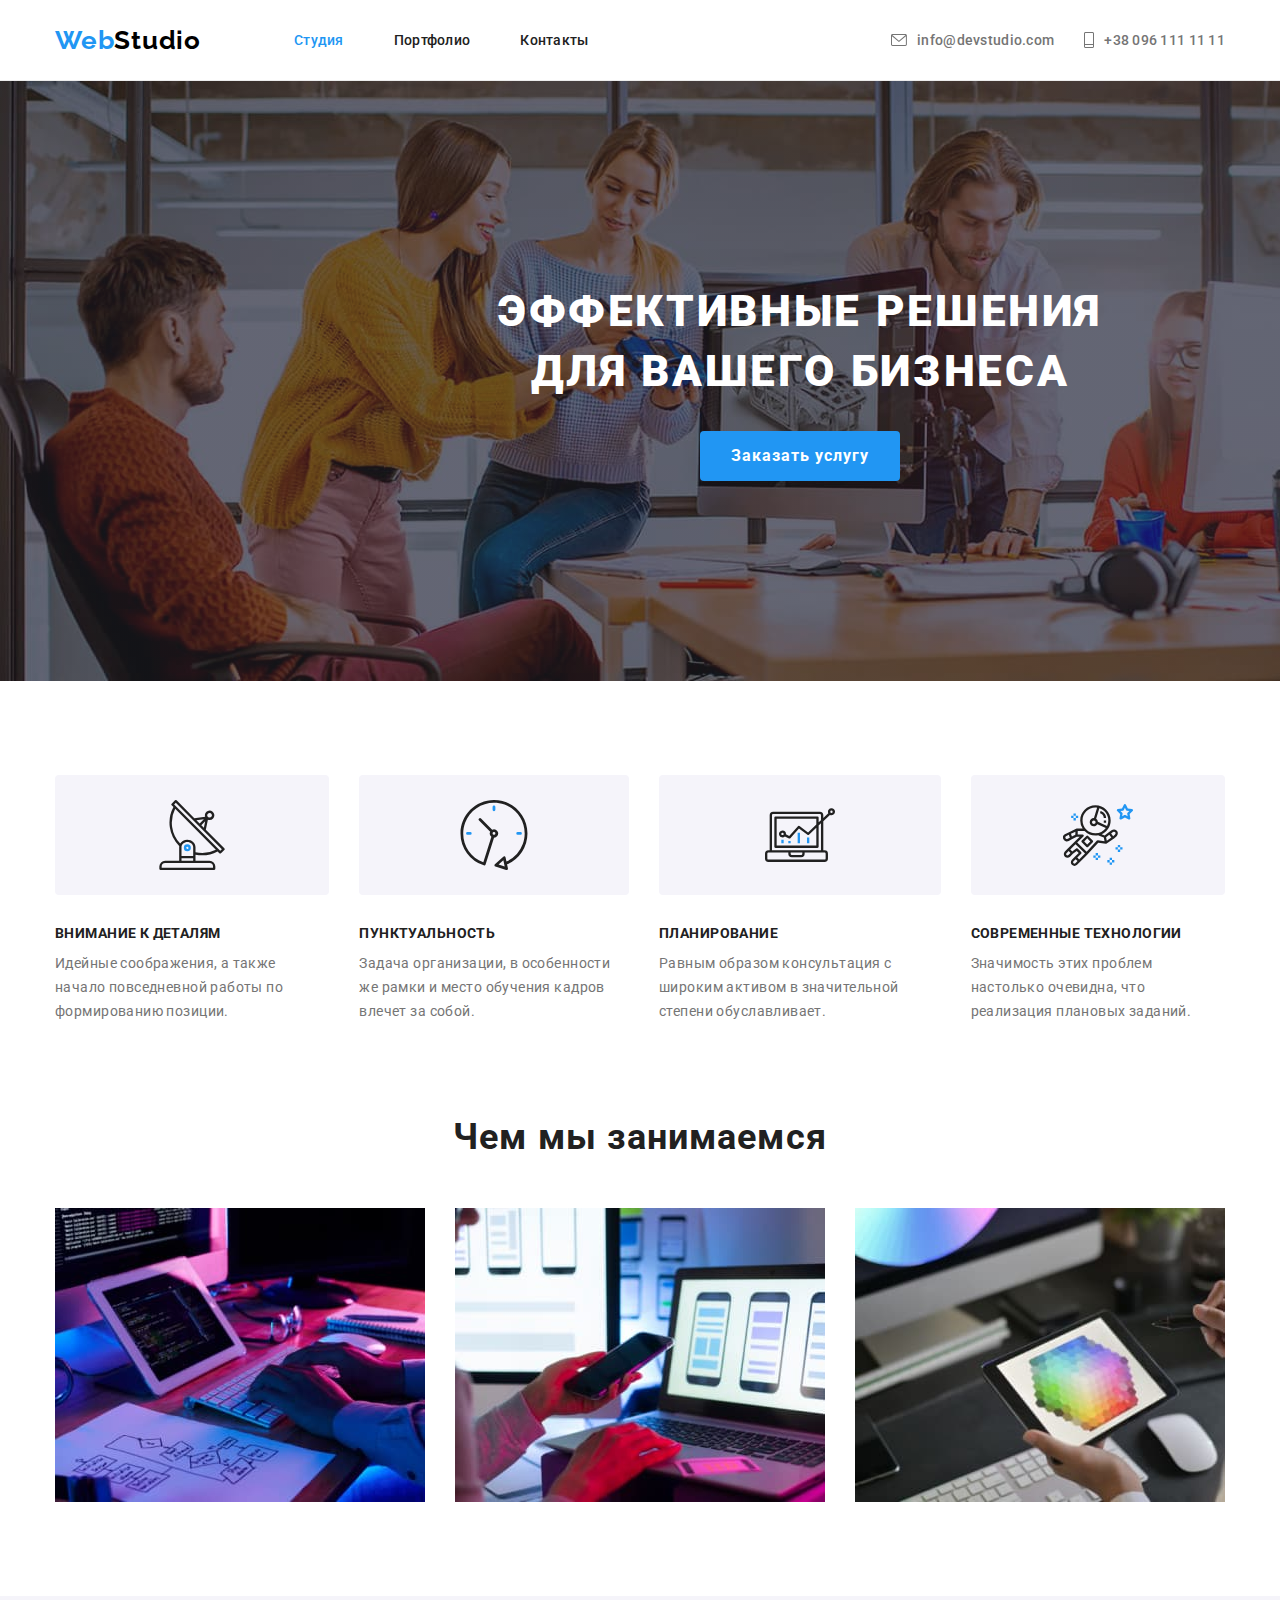
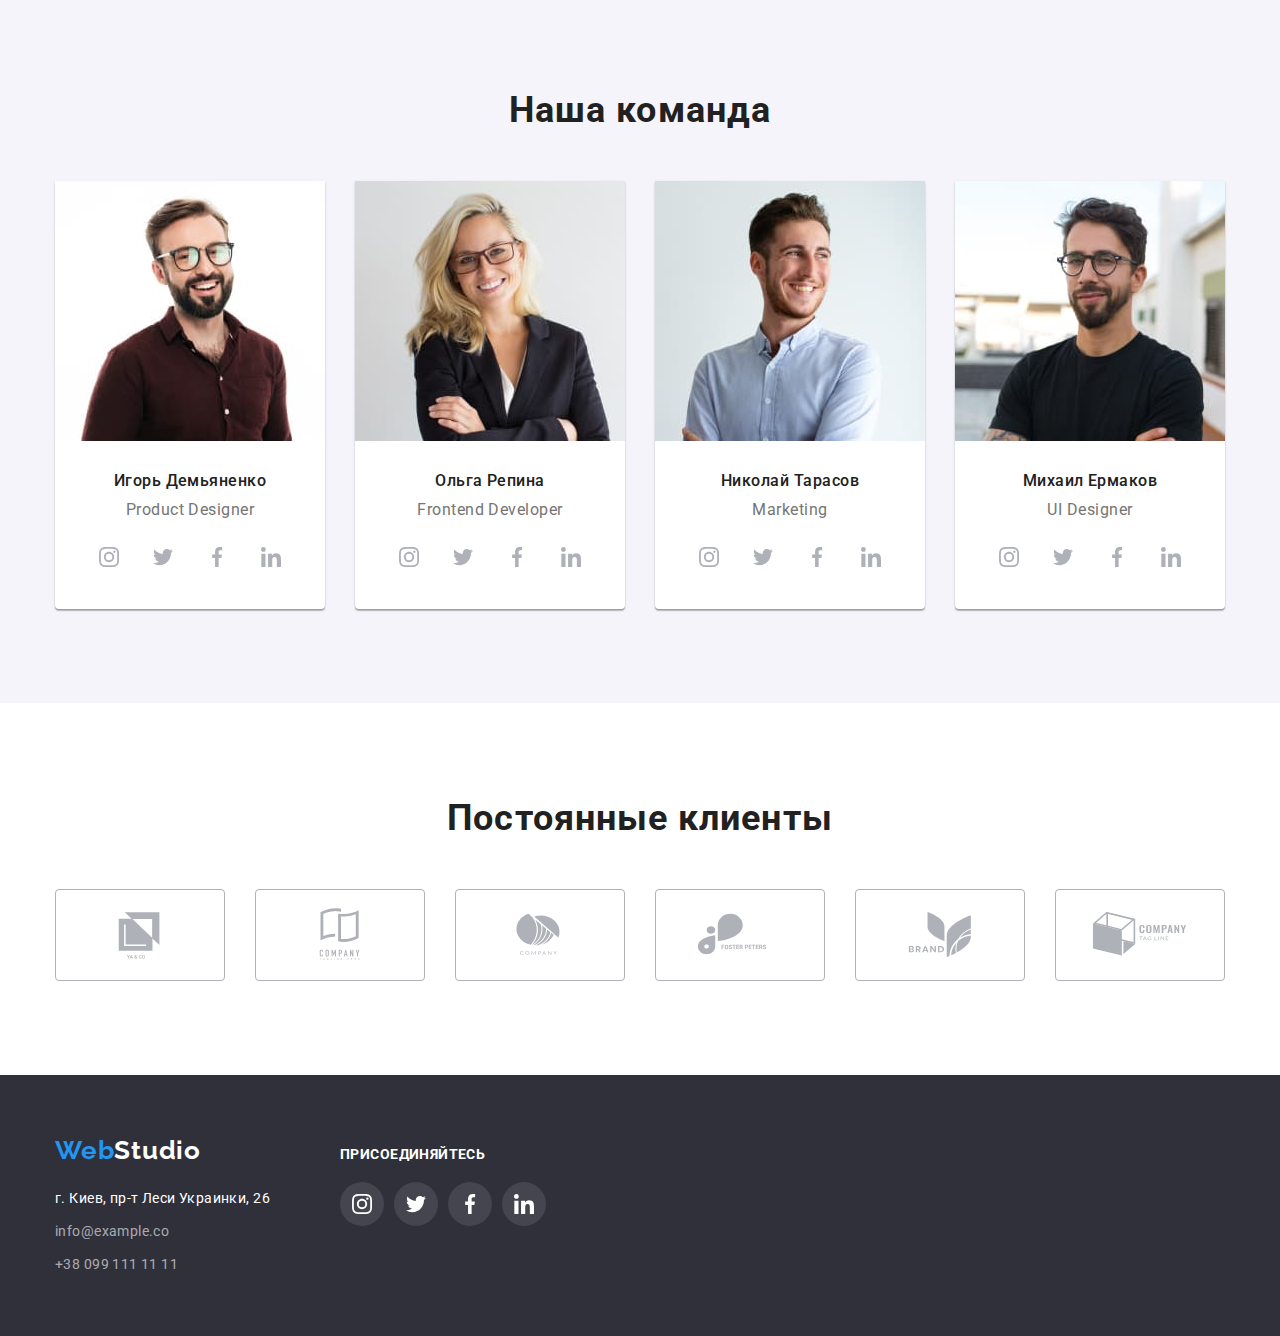
==== index.html @ c2f08a3c "ДЗ5" ====
<!DOCTYPE html>
<html lang="ru">
  <head>
    <meta charset="UTF-8" />
    <meta http-equiv="X-UA-Compatible" content="IE=edge" />
    <meta name="viewport" content="width=device-width, initial-scale=1.0" />
    <link rel="preconnect" href="https://fonts.googleapis.com" />
    <link rel="preconnect" href="https://fonts.gstatic.com" crossorigin />
    <link
      rel="stylesheet"
      href="https://fonts.googleapis.com/css2?family=Raleway:wght@700&family=Roboto:wght@400;500;700;900&display=swap"
    />
    <link
      rel="stylesheet"
      href="https://cdnjs.cloudflare.com/ajax/libs/modern-normalize/1.1.0/modern-normalize.min.css"
    />
    <link rel="stylesheet" href="./css/styles.css" />
    <title>Студия</title>
  </head>

  <body>
    <header class="header">
      <div class="container">
        <a href="./index.html" class="logo-link first-part-logo">Web<span class="second-part-logo">Studio</span></a>

        <nav class="nav">
          <ul class="nav-list">
            <li class="nav-item">
              <a href="./index.html" class="nav-link current">Студия</a>
            </li>
            <li class="nav-item">
              <a href="./portfolio.html" class="nav-link">Портфолио</a>
            </li>
            <li class="nav-item"><a href="" class="nav-link">Контакты</a></li>
          </ul>
        </nav>

        <ul class="header-address-list">
          <li class="header-address-email">
            <a href="mailto:info@devstudio.com" class="email-link">
              <svg class="icon-envelope" width="16" height="12">
                <use href="images/icons.svg#icon-envelope"></use>
              </svg>
              info@devstudio.com</a
            >
          </li>
          <li class="header-address-phone">
            <a href="tel:+380961111111" class="phone-link">
              <svg class="icon-phone" width="10" height="16">
                <use href="images/icons.svg#icon-phone"></use>
              </svg>
              +38 096 111 11 11</a
            >
          </li>
        </ul>
      </div>
    </header>

    <main>
      <section class="hero">
        <div class="container">
          <h1 class="hero-title">Эффективные решения для вашего бизнеса</h1>
          <button type="button" class="hero-btn">Заказать услугу</button>
        </div>
      </section>

      <section class="advantages">
        <div class="container">
          <h2 class="visually-hidden">Наши преимущества</h2>
          <ul class="advantages-list">
            <li class="advantages-item">
              <div class="advantages-icon">
                <svg class="icon-antenna" width="70" height="70">
                  <use href="./images/icons.svg#icon-antenna"></use>
                </svg>
              </div>
              <h3 class="advantages-item-title">Внимание к деталям</h3>
              <p class="advantages-item-text">
                Идейные соображения, а также начало повседневной работы по формированию позиции.
              </p>
            </li>
            <li class="advantages-item">
              <div class="advantages-icon">
                <svg class="iicon-clock" width="70" height="70">
                  <use href="./images/icons.svg#icon-clock"></use>
                </svg>
              </div>
              <h3 class="advantages-item-title">Пунктуальность</h3>
              <p class="advantages-item-text">
                Задача организации, в особенности же рамки и место обучения кадров влечет за собой.
              </p>
            </li>
            <li class="advantages-item">
              <div class="advantages-icon">
                <svg class="icon-diagram" width="70" height="70">
                  <use href="./images/icons.svg#icon-diagram"></use>
                </svg>
              </div>
              <h3 class="advantages-item-title">Планирование</h3>
              <p class="advantages-item-text">
                Равным образом консультация с широким активом в значительной степени обуславливает.
              </p>
            </li>
            <li class="advantages-item">
              <div class="advantages-icon">
                <svg class="icon-astronaut" width="70" height="70">
                  <use href="./images/icons.svg#icon-astronaut"></use>
                </svg>
              </div>
              <h3 class="advantages-item-title">Современные технологии</h3>
              <p class="advantages-item-text">
                Значимость этих проблем настолько очевидна, что реализация плановых заданий.
              </p>
            </li>
          </ul>
        </div>
      </section>

      <section class="works">
        <div class="container">
          <h2 class="works-title">Чем мы занимаемся</h2>
          <ul class="works-list">
            <li class="works-item">
              <img src="./images/work-1.jpg" alt="Программист верстает макет сайта" width="370" />
            </li>
            <li class="works-item">
              <img src="./images/work-2.jpg" alt="Тестировщик проверяет мультиплатформенность" width="370" />
            </li>
            <li class="works-item">
              <img src="./images/work-3.jpg" alt="Дизайнер подбирает цвет" width="370" />
            </li>
          </ul>
        </div>
      </section>

      <section class="team">
        <div class="container">
          <h2 class="team-title">Наша команда</h2>
          <ul class="team-list">
            <li class="team-item">
              <img src="./images/employee-1.jpg" alt="Сотрудник 1" width="270" />
              <div class="team-description">
                <h3 class="team-item-title">Игорь Демьяненко</h3>
                <p class="team-item-text">Product Designer</p>
                <ul class="social-link-list">
                  <li class="social-link-item">
                    <a href="https://www.instagram.com/" class="social-link"
                      ><svg class="social-link-icon" width="20" height="20">
                        <use href="./images/icons.svg#icon-instagram"></use>
                      </svg>
                    </a>
                  </li>

                  <li class="social-link-item">
                    <a href="https://twitter.com/" class="social-link">
                      <svg class="social-link-icon" width="20" height="20">
                        <use href="./images/icons.svg#icon-twitter"></use>
                      </svg>
                    </a>
                  </li>

                  <li class="social-link-item">
                    <a href="https://www.facebook.com/" class="social-link"
                      ><svg class="social-link-icon" width="20" height="20">
                        <use href="./images/icons.svg#icon-facebook"></use>
                      </svg>
                    </a>
                  </li>

                  <li class="social-link-item">
                    <a href="https://www.linkedin.com/" class="social-link">
                      <svg class="social-link-icon" width="20" height="20">
                        <use href="./images/icons.svg#icon-linkedin"></use>
                      </svg>
                    </a>
                  </li>
                </ul>
              </div>
            </li>
            <li class="team-item">
              <img src="./images/employee-2.jpg" alt="Сотрудник 2" width="270" />
              <div class="team-description">
                <h3 class="team-item-title">Ольга Репина</h3>
                <p class="team-item-text">Frontend Developer</p>
                <ul class="social-link-list">
                  <li class="social-link-item">
                    <a href="https://www.instagram.com/" class="social-link"
                      ><svg class="social-link-icon" width="20" height="20">
                        <use href="./images/icons.svg#icon-instagram"></use>
                      </svg>
                    </a>
                  </li>

                  <li class="social-link-item">
                    <a href="https://twitter.com/" class="social-link">
                      <svg class="social-link-icon" width="20" height="20">
                        <use href="./images/icons.svg#icon-twitter"></use>
                      </svg>
                    </a>
                  </li>

                  <li class="social-link-item">
                    <a href="https://www.facebook.com/" class="social-link"
                      ><svg class="social-link-icon" width="20" height="20">
                        <use href="./images/icons.svg#icon-facebook"></use>
                      </svg>
                    </a>
                  </li>

                  <li class="social-link-item">
                    <a href="https://www.linkedin.com/" class="social-link">
                      <svg class="social-link-icon" width="20" height="20">
                        <use href="./images/icons.svg#icon-linkedin"></use>
                      </svg>
                    </a>
                  </li>
                </ul>
              </div>
            </li>
            <li class="team-item">
              <img src="./images/employee-3.jpg" alt="Сотрудник 3" width="270" />
              <div class="team-description">
                <h3 class="team-item-title">Николай Тарасов</h3>
                <p class="team-item-text">Marketing</p>
                <ul class="social-link-list">
                  <li class="social-link-item">
                    <a href="https://www.instagram.com/" class="social-link"
                      ><svg class="social-link-icon" width="20" height="20">
                        <use href="./images/icons.svg#icon-instagram"></use>
                      </svg>
                    </a>
                  </li>

                  <li class="social-link-item">
                    <a href="https://twitter.com/" class="social-link">
                      <svg class="social-link-icon" width="20" height="20">
                        <use href="./images/icons.svg#icon-twitter"></use>
                      </svg>
                    </a>
                  </li>

                  <li class="social-link-item">
                    <a href="https://www.facebook.com/" class="social-link"
                      ><svg class="social-link-icon" width="20" height="20">
                        <use href="./images/icons.svg#icon-facebook"></use>
                      </svg>
                    </a>
                  </li>

                  <li class="social-link-item">
                    <a href="https://www.linkedin.com/" class="social-link">
                      <svg class="social-link-icon" width="20" height="20">
                        <use href="./images/icons.svg#icon-linkedin"></use>
                      </svg>
                    </a>
                  </li>
                </ul>
              </div>
            </li>
            <li class="team-item">
              <img src="./images/employee-4.jpg" alt="Сотрудник 4" width="270" />
              <div class="team-description">
                <h3 class="team-item-title">Михаил Ермаков</h3>
                <p class="team-item-text">UI Designer</p>
                <ul class="social-link-list">
                  <li class="social-link-item">
                    <a href="https://www.instagram.com/" class="social-link"
                      ><svg class="social-link-icon" width="20" height="20">
                        <use href="./images/icons.svg#icon-instagram"></use>
                      </svg>
                    </a>
                  </li>

                  <li class="social-link-item">
                    <a href="https://twitter.com/" class="social-link">
                      <svg class="social-link-icon" width="20" height="20">
                        <use href="./images/icons.svg#icon-twitter"></use>
                      </svg>
                    </a>
                  </li>

                  <li class="social-link-item">
                    <a href="https://www.facebook.com/" class="social-link"
                      ><svg class="social-link-icon" width="20" height="20">
                        <use href="./images/icons.svg#icon-facebook"></use>
                      </svg>
                    </a>
                  </li>

                  <li class="social-link-item">
                    <a href="https://www.linkedin.com/" class="social-link">
                      <svg class="social-link-icon" width="20" height="20">
                        <use href="./images/icons.svg#icon-linkedin"></use>
                      </svg>
                    </a>
                  </li>
                </ul>
              </div>
            </li>
          </ul>
        </div>
      </section>

      <section class="clients">
        <div class="container">
          <h2 class="clients-title">Постоянные клиенты</h2>
          <ul class="clients-list">
            <li class="clients-item">
              <a href="" class="clients-link">
                <svg class="clients-link-icon" width="106" height="60">
                  <use href="images/icons.svg#icon-Logo-1"></use>
                </svg>
              </a>
            </li>
            <li class="clients-item">
              <a href="" class="clients-link">
                <svg class="clients-link-icon" width="106" height="60">
                  <use href="images/icons.svg#icon-Logo-2"></use>
                </svg>
              </a>
            </li>
            <li class="clients-item">
              <a href="" class="clients-link">
                <svg class="clients-link-icon" width="106" height="60">
                  <use href="images/icons.svg#icon-Logo-3"></use>
                </svg>
              </a>
            </li>
            <li class="clients-item">
              <a href="" class="clients-link">
                <svg class="clients-link-icon" width="106" height="60">
                  <use href="images/icons.svg#icon-Logo-4"></use>
                </svg>
              </a>
            </li>
            <li class="clients-item">
              <a href="" class="clients-link">
                <svg class="clients-link-icon" width="106" height="60">
                  <use href="images/icons.svg#icon-Logo-5"></use>
                </svg>
              </a>
            </li>
            <li class="clients-item">
              <a href="" class="clients-link">
                <svg class="clients-link-icon" width="106" height="60">
                  <use href="images/icons.svg#icon-Logo-6"></use>
                </svg>
              </a>
            </li>
          </ul>
        </div>
      </section>
    </main>

    <footer class="footer">
      <div class="container">
        <div class="container-address">
          <a href="./index.html" class="logo-link first-part-logo">Web<span class="second-part-logo">Studio</span></a>
          <address class="footer-address">
            <ul class="footer-address-list">
              <li class="footer-address-geo">
                <a href="https://goo.gl/maps/oRimaYfx6mKXGupH7" target="_blank" class="geo-link">
                  г. Киев, пр-т Леси Украинки, 26
                </a>
              </li>
              <li class="footer-address-email">
                <a href="mailto:info@example.com" class="email-link">info@example.co</a>
              </li>
              <li class="footer-address-phone">
                <a href="tel:+380991111111" class="phone-link">+38 099 111 11 11</a>
              </li>
            </ul>
          </address>
        </div>

        <div class="container-social">
          <h2 class="container-social-title">Присоединяйтесь</h2>
          <ul class="footer-social-link-list">
            <li class="footer-social-link-item">
              <a href="https://www.instagram.com/" class="footer-social-link"
                ><svg class="footer-social-link-icon" width="20" height="20">
                  <use href="./images/icons.svg#icon-instagram"></use>
                </svg>
              </a>
            </li>

            <li class="footer-social-link-item">
              <a href="https://twitter.com/" class="footer-social-link">
                <svg class="footer-social-link-icon" width="20" height="20">
                  <use href="./images/icons.svg#icon-twitter"></use>
                </svg>
              </a>
            </li>

            <li class="footer-social-link-item">
              <a href="https://www.facebook.com/" class="footer-social-link"
                ><svg class="footer-social-link-icon" width="20" height="20">
                  <use href="./images/icons.svg#icon-facebook"></use>
                </svg>
              </a>
            </li>

            <li class="footer-social-link-item">
              <a href="https://www.linkedin.com/" class="footer-social-link">
                <svg class="footer-social-link-icon" width="20" height="20">
                  <use href="./images/icons.svg#icon-linkedin"></use>
                </svg>
              </a>
            </li>
          </ul>
        </div>
      </div>
    </footer>
  </body>
</html>
---- css/styles.css ----
/* CSS Custom Properties */
:root {
  --main-text-color: #757575;
  --main-title-color: #212121;
  --nav-text-color: #212121;
  --active-color: #2196f3;
}

/* GLOBAL STYLES */
body {
  font-family: 'Roboto', sans-serif;
  color: var(--main-text-color);
  margin-left: auto;
  margin-right: auto;
}

/* RESET STYLES*/
h1,
h2,
h3,
h4,
h5,
h6,
p,
ul {
  margin: 0;
  padding: 0;
}
.logo-link,
.nav-link,
.email-link,
.phone-link,
.geo-link,
.projects-link {
  text-decoration: none;
  font-style: normal;
  color: inherit;
}
.nav-list,
.team-list,
.works-list,
.advantages-list,
.footer-address-list,
.header-address-list,
.filter-list,
.projects-list,
.social-link-list,
.clients-list,
.footer-social-link-list {
  list-style-type: none;
}
.filter-btn,
.hero-btn {
  font-family: inherit;
}
img {
  display: block;
  max-width: 100%;
  height: auto;
}

/* PATTERN */
.visually-hidden {
  position: absolute;
  white-space: nowrap;
  width: 1px;
  height: 1px;
  overflow: hidden;
  border: 0;
  padding: 0;
  clip: rect(0 0 0 0);
  clip-path: inset(50%);
  margin: -1px;
}

/* CONTAINER */
.container {
  width: 1200px;
  margin: 0 auto;
  padding-left: 15px;
  padding-right: 15px;
}

/* HEADER */
.header {
  border-bottom: #ececec solid 1px;
}
header > .container {
  align-items: center;
  display: flex;
}

/* HEADER-LOGO */
.first-part-logo {
  font-family: 'Raleway', sans-serif;
  font-weight: 700;
  font-size: 26px;
  line-height: calc(31 / 26);
  letter-spacing: 0.03em;
  color: #2196f3;
}
header .second-part-logo {
  color: #000000;
}

/* HEADER-NAVIGATION */
.nav {
  margin-left: 93px;
}
.nav-list {
  padding: 0;
  display: flex;
}
.nav-list li:not(:last-child) {
  margin-right: 50px;
}
.nav-link {
  display: block;
  font-weight: 500;
  font-size: 14px;
  line-height: calc(16 / 14);
  letter-spacing: 0.02em;
  padding-top: 32px;
  padding-bottom: 32px;
  color: var(--nav-text-color);
}
.nav-link.current {
  color: var(--active-color);
}
.nav-link:hover,
.nav-link:focus {
  color: var(--active-color);
}

/* HEADER-HEADER ADDRESS */
.header-address-list {
  display: flex;
  margin-left: auto;
}
.header-address-list li:not(:last-child) {
  margin-right: 30px;
}
.header-address-email > .email-link,
.header-address-phone > .phone-link {
  display: flex;
  align-items: center;
  font-weight: 500;
  font-size: 14px;
  line-height: calc(16 / 14);
  letter-spacing: 0.02em;
  color: var(--main-text-color);
  padding-top: 32px;
  padding-bottom: 32px;
}
.email-link:hover,
.email-link:focus,
.phone-link:hover,
.phone-link:focus {
  color: var(--active-color);
}
.icon-envelope {
  margin-right: 10px;
  fill: currentColor;
}
.icon-phone {
  margin-right: 10px;
  fill: currentColor;
}

/* MAIN */
/* MAIN-HERO */
.hero {
  padding-top: 200px;
  padding-bottom: 200px;
  min-width: 1600px;
  margin-left: auto;
  margin-right: auto;
  background-color: #2f303a;
  background-image: linear-gradient(rgba(47, 48, 58, 0.4), rgba(47, 48, 58, 0.4)), url(../images/hero.jpg);
  background-position: center;
  background-repeat: no-repeat;
  background-size: cover;
  text-align: center;
}
.hero-title {
  font-weight: 900;
  font-size: 44px;
  line-height: calc(60 / 44);
  letter-spacing: 0.06em;
  text-transform: uppercase;
  color: #ffffff;
  width: 696px;
  margin-left: auto;
  margin-right: auto;
}
.hero-btn {
  display: block;
  cursor: pointer;
  font-weight: 700;
  font-size: 16px;
  line-height: calc(30 / 16);
  letter-spacing: 0.06em;
  color: #ffffff;
  background-color: #2196f3;
  border-radius: 4px;
  border: unset;
  width: 200px;
  height: 50px;
  margin-left: auto;
  margin-right: auto;
  margin-top: 30px;
  padding: 0;
}

/* MAIN-ADVANTAGES */
.advantages {
  padding-bottom: 0;
  padding-top: 94px;
  padding-bottom: 94px;
}
.advantages-item {
  width: calc((100%- (30px * 3)) / 4);
}
.advantages-list .advantages-item:not(:last-child) {
  margin-right: 30px;
}
.advantages-list {
  display: flex;
}
.advantages-icon {
  display: flex;
  height: 120px;
  background-color: #f5f4fa;
  align-items: center;
  justify-content: center;
  margin-bottom: 30px;
  border-radius: 4px;
}
.advantages-item-title {
  font-weight: 700;
  font-size: 14px;
  line-height: calc(16 / 14);
  letter-spacing: 0.03em;
  text-transform: uppercase;
  color: var(--main-title-color);
  margin-bottom: 10px;
}
.advantages-item-text {
  font-size: 14px;
  line-height: calc(24 / 14);
  letter-spacing: 0.03em;
}

/* MAIN-WORSK */
.works {
  text-align: center;
  padding-bottom: 94px;
}
.works-title {
  font-weight: 700;
  font-size: 36px;
  line-height: calc(41 / 36);
  letter-spacing: 0.03em;
  color: var(--main-title-color);
  margin-bottom: 50px;
}
.works-list {
  display: flex;
}

.works-list > .works-item:not(:last-child) {
  margin-right: 30px;
}

/* MAIN-TEAM */
.team {
  text-align: center;
  background-color: #f5f4fa;
  padding-top: 94px;
  padding-bottom: 94px;
}
.team-title {
  font-weight: 700;
  font-size: 36px;
  line-height: calc(41 / 36);
  letter-spacing: 0.03em;
  color: var(--main-title-color);
}
.team-list {
  display: flex;
  margin-top: 50px;
}
.team-list > .team-item:not(:last-child) {
  margin-right: 30px;
}
.team-item {
  width: calc((100%-30px * 3) / 4);
  background-color: #fff;
  box-shadow: 0px 1px 3px rgba(0, 0, 0, 0.12), 0px 1px 1px rgba(0, 0, 0, 0.14), 0px 2px 1px rgba(0, 0, 0, 0.2);
  border-radius: 0px 0px 4px 4px;
}
.team-item-title {
  font-weight: 500;
  font-size: 16px;
  line-height: calc(19 / 16);
  letter-spacing: 0.03em;
  color: var(--main-title-color);
}
.team-item-text {
  font-size: 16px;
  line-height: calc(19 / 16);
  letter-spacing: 0.03em;
  margin-top: 10px;
}
.social-link-list {
  display: flex;
  justify-content: center;
  margin-top: 16px;
}
.social-link-item:not(:last-child) {
  margin-right: 10px;
}
.social-link {
  display: flex;
  align-items: center;
  justify-content: center;
  width: 44px;
  height: 44px;
  border-radius: 50%;
}
.social-link:hover,
.social-link:focus {
  background-color: var(--active-color);
}
.social-link-icon {
  fill: #afb1b8;
}
.social-link:hover .social-link-icon,
.social-link:focus .social-link-icon {
  fill: #ffffff;
}
.team-description {
  padding-top: 30px;
  padding-bottom: 30px;
}

/* CLIENTS */
.clients {
  text-align: center;
  padding-top: 94px;
  padding-bottom: 94px;
}
.clients-title {
  font-weight: 700;
  font-size: 36px;
  line-height: calc(42 / 36);
  letter-spacing: 0.03em;
  color: var(--main-title-color);
  margin-bottom: 50px;
}
.clients-list {
  display: flex;
  justify-content: center;
}
.clients-item:not(:last-child) {
  margin-right: 30px;
}

.clients-link {
  display: flex;
  align-items: center;
  justify-content: center;
  width: 170px;
  height: 92px;
  border: 1px solid #afb1b8;
  border-radius: 4px;
}
.clients-link:hover,
.clients-link:focus {
  border-color: var(--active-color);
}
.clients-link-icon {
  fill: #afb1b8;
}
.clients-link:hover .clients-link-icon,
.clients-link:focus .clients-link-icon {
  fill: var(--active-color);
}

/* FOOTER */
.footer {
  background-color: #2f303a;
  padding-top: 60px;
  padding-bottom: 60px;
}
.footer > .container {
  display: flex;
  align-items: baseline;
}
.container-address {
  margin-right: 70px;
}

/* FOOTER-LOGO */
footer .second-part-logo {
  color: #ffffff;
}

/* FOOTER-ADDRESS */
.footer-address {
  margin-top: 20px;
}
footer .geo-link {
  font-size: 14px;
  line-height: calc(24 / 14);
  letter-spacing: 0.03em;
  color: #ffffff;
}
.footer-address-email,
.footer-address-phone {
  margin-top: 9px;
}
footer .email-link,
footer .phone-link {
  font-size: 14px;
  line-height: calc(24 / 14);
  letter-spacing: 0.03em;
  color: rgba(255, 255, 255, 0.6);
}
.geo-link:hover,
.geo-link:focus {
  color: var(--active-color);
}
.container-social-title {
  font-weight: 700;
  font-size: 14px;
  line-height: calc(16 / 14);
  letter-spacing: 0.03em;
  text-transform: uppercase;
  color: #ffffff;
  margin-bottom: 20px;
}
.footer-social-link-list {
  display: flex;
  justify-content: center;
}
.footer-social-link-item:not(:last-child) {
  margin-right: 10px;
}
.footer-social-link {
  display: flex;
  align-items: center;
  justify-content: center;
  width: 44px;
  height: 44px;
  border-radius: 50%;
  background-color: rgba(255, 255, 255, 0.1);
}
.footer-social-link:hover,
.footer-social-link:focus {
  background-color: var(--active-color);
}
.footer-social-link-icon {
  fill: #ffffff;
}

/* PORTFOLIO */
/* MAIN */
/* OUR PORTFOLIO */

.filter-list {
  display: flex;
  margin-bottom: 50px;
  justify-content: center;
}
.filter-btn {
  cursor: pointer;
  font-weight: 500;
  font-size: 16px;
  line-height: calc(26 / 16);
  letter-spacing: 0.03em;
  background-color: #f5f4fa;
  color: #212121;
  border-radius: 4px;
  border: none;
  padding: 6px 22px;
}
.filter-list > .filter-item:not(:last-child) {
  margin-right: 8px;
}
.filter-btn:hover,
.filter-btn:focus {
  color: #ffffff;
  background-color: var(--active-color);
  box-shadow: 0px 3px 1px rgba(0, 0, 0, 0.1), 0px 1px 2px rgba(0, 0, 0, 0.08), 0px 2px 2px rgba(0, 0, 0, 0.12);
}
.portfolio {
  padding-top: 94px;
  padding-bottom: 94px;
}
.projects-list {
  display: flex;
  flex-wrap: wrap;
}
.projects-list > .projects-item:not(:nth-child(3n)) {
  margin-right: 30px;
}
.projects-list > .projects-item:not(:nth-last-child(-n + 3)) {
  margin-bottom: 30px;
}
.projects-item {
  flex-basis: calc((100%- (30px * 2) / 3));
}
.projects-link {
  display: block;
}
.projects-link:hover,
.projects-link:focus {
  box-shadow: 0px 1px 1px rgba(0, 0, 0, 0.12), 0px 4px 4px rgba(0, 0, 0, 0.06), 1px 4px 6px rgba(0, 0, 0, 0.16);
}
.project-description {
  border-right: 1px solid#eeeeee;
  border-bottom: 1px solid #eeeeee;
  border-left: 1px solid #eeeeee;
  padding: 20px 24px;
}
.projects-item-title {
  font-weight: 700;
  font-size: 18px;
  line-height: calc(36 / 18);
  letter-spacing: 0.06em;
  color: var(--main-title-color);
}
.projects-item-text {
  font-size: 16px;
  line-height: calc(30 / 16);
  letter-spacing: 0.03em;
  margin-top: 4px;
}
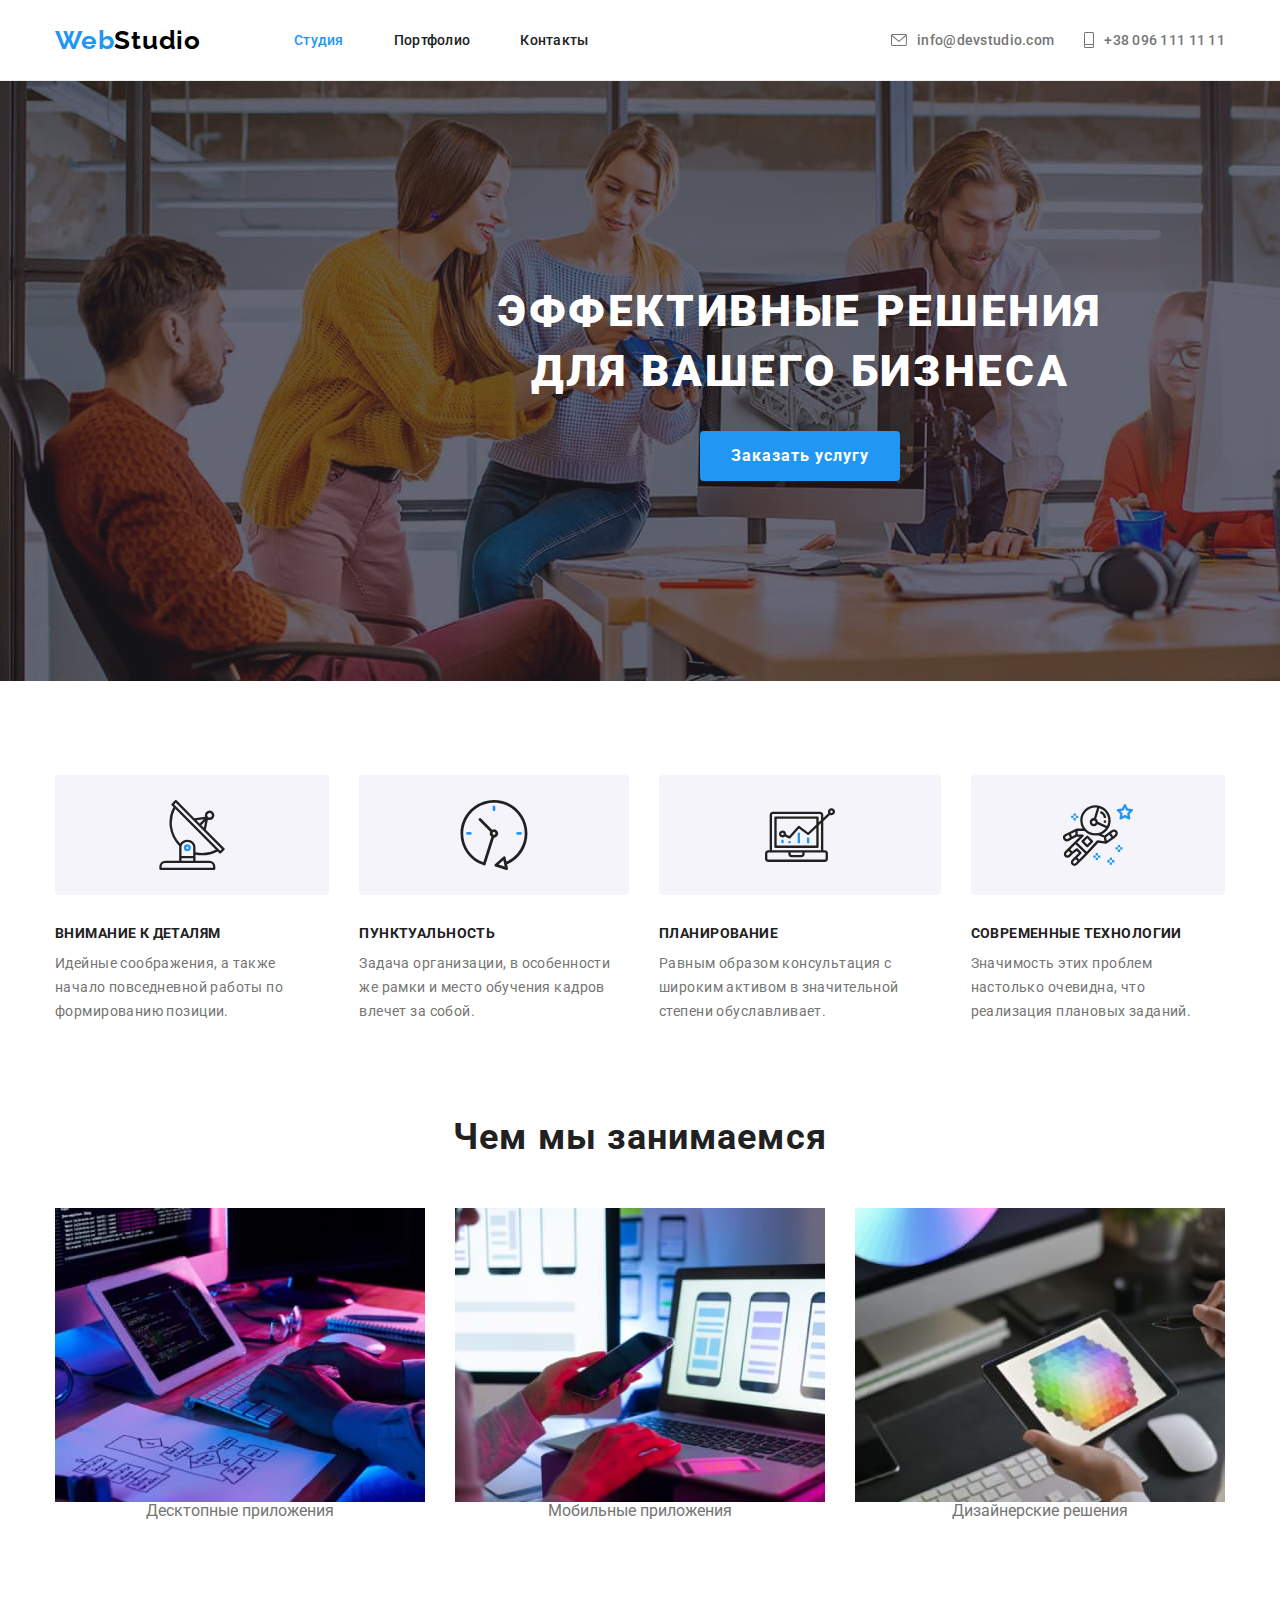
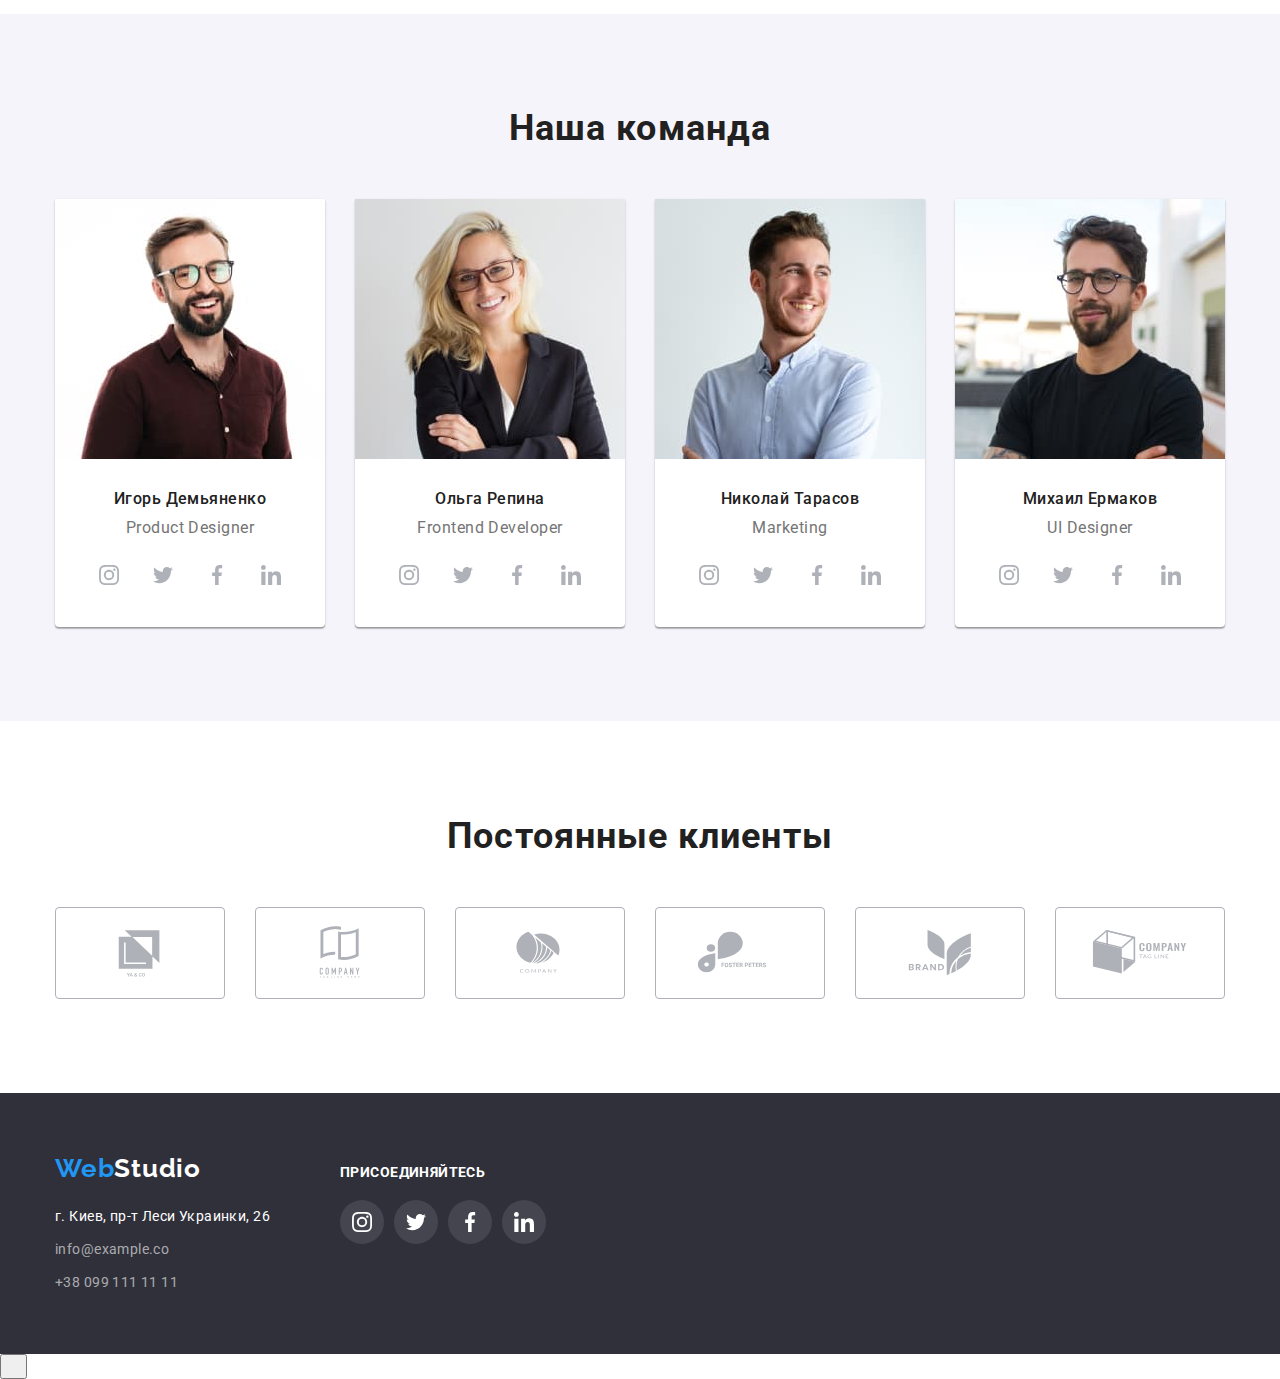
==== commit 43190ee3: "Update index.html" ====
--- a/index.html
+++ b/index.html
@@ -60,7 +60,7 @@
       <section class="hero">
         <div class="container">
           <h1 class="hero-title">Эффективные решения для вашего бизнеса</h1>
-          <button type="button" class="hero-btn">Заказать услугу</button>
+          <button type="button" class="hero-btn" data-modal-open>Заказать услугу</button>
         </div>
       </section>
 
@@ -121,13 +121,22 @@
           <h2 class="works-title">Чем мы занимаемся</h2>
           <ul class="works-list">
             <li class="works-item">
-              <img src="./images/work-1.jpg" alt="Программист верстает макет сайта" width="370" />
+              <div class="works-item-wrapper">
+                <img src="./images/work-1.jpg" alt="Программист верстает макет сайта" width="370" />
+                <p class="works-item-text">Десктопные приложения</p>
+              </div>
             </li>
             <li class="works-item">
-              <img src="./images/work-2.jpg" alt="Тестировщик проверяет мультиплатформенность" width="370" />
+              <div class="works-item-wrapper">
+                <img src="./images/work-2.jpg" alt="Тестировщик проверяет мультиплатформенность" width="370" />
+                <p class="works-item-text">Мобильные приложения</p>
+              </div>
             </li>
             <li class="works-item">
-              <img src="./images/work-3.jpg" alt="Дизайнер подбирает цвет" width="370" />
+              <div class="works-item-wrapper">
+                <img src="./images/work-3.jpg" alt="Дизайнер подбирает цвет" width="370" />
+                <p class="works-item-text">Дизайнерские решения</p>
+              </div>
             </li>
           </ul>
         </div>
@@ -411,5 +420,15 @@
         </div>
       </div>
     </footer>
+    <div class="backdrop is-hidden" data-modal>
+      <div class="modal">
+        <button type="button" class="modal-close-btn" data-modal-close>
+          <svg class="icon-vector" width="11" height="11">
+            <use href="./images/icons.svg#icon-vector"></use>
+          </svg>
+        </button>
+      </div>
+    </div>
+    <script src="./js/modal.js"></script>
   </body>
 </html>
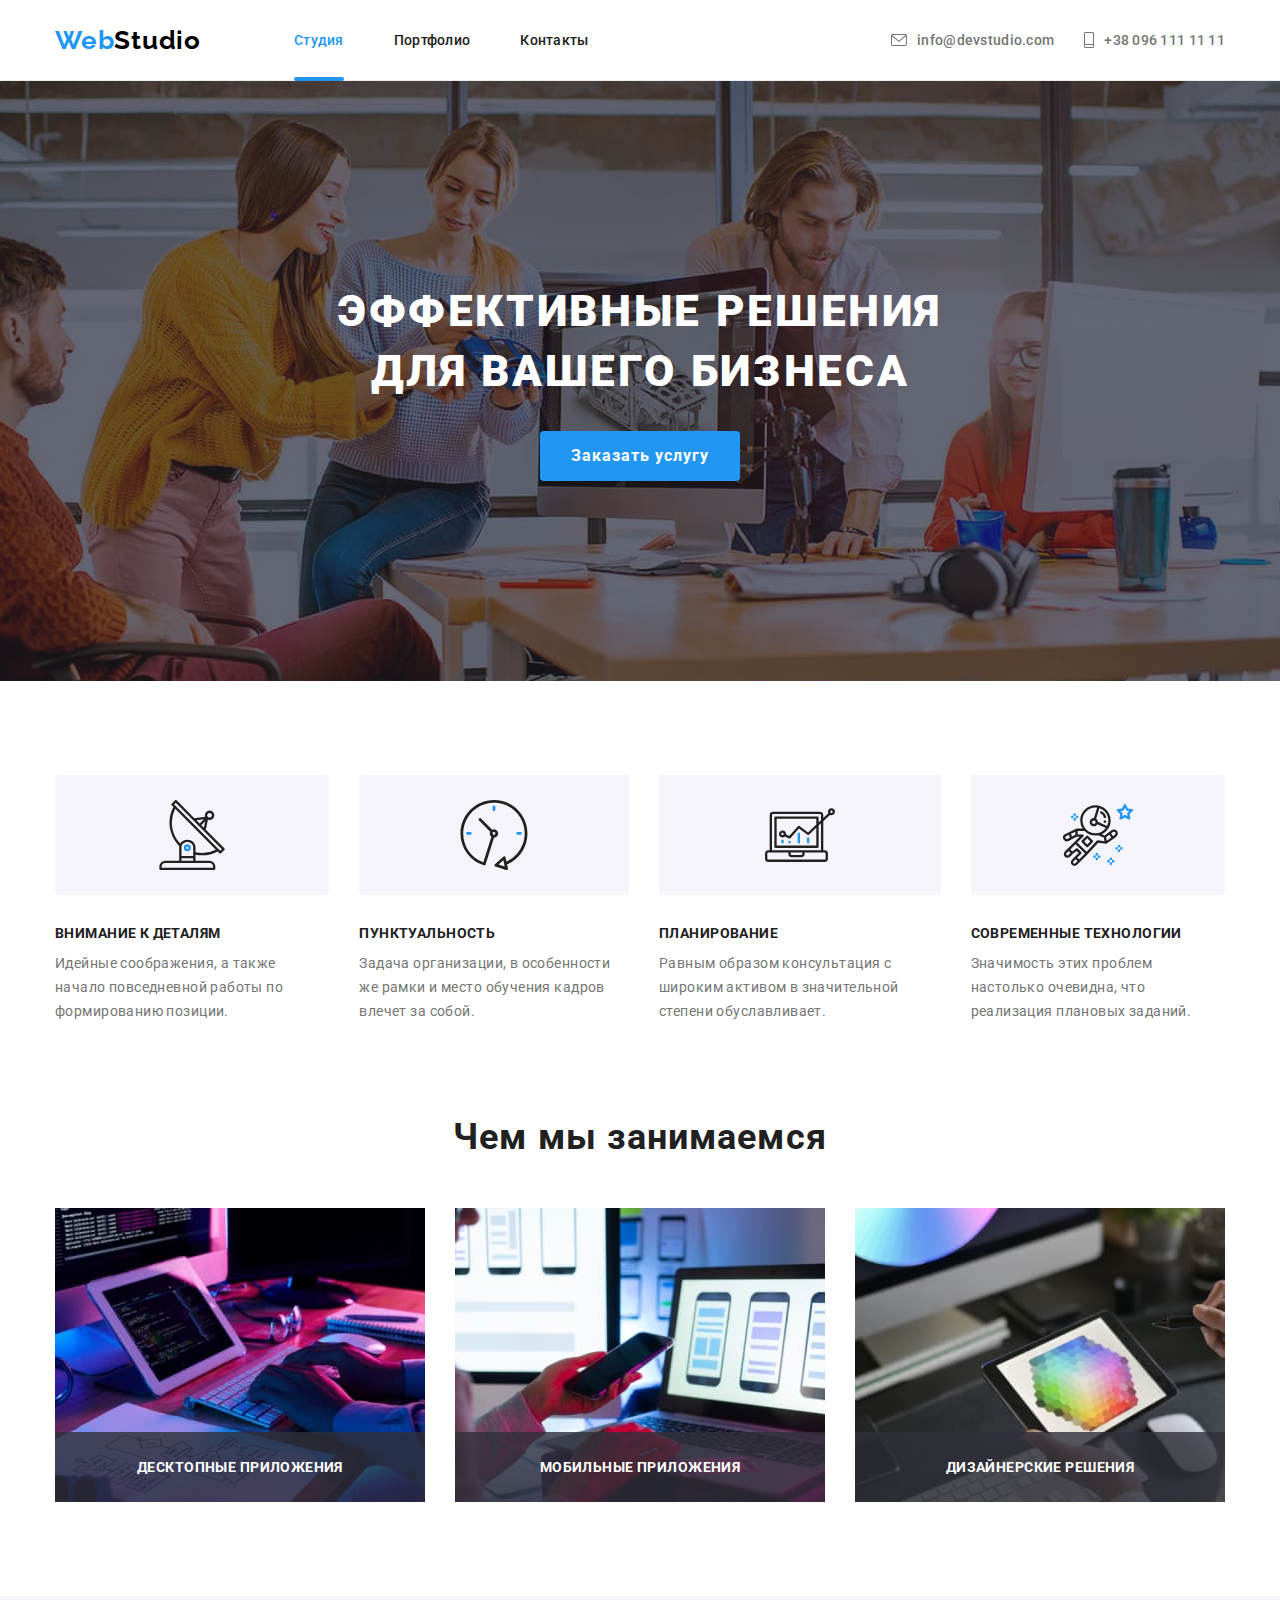
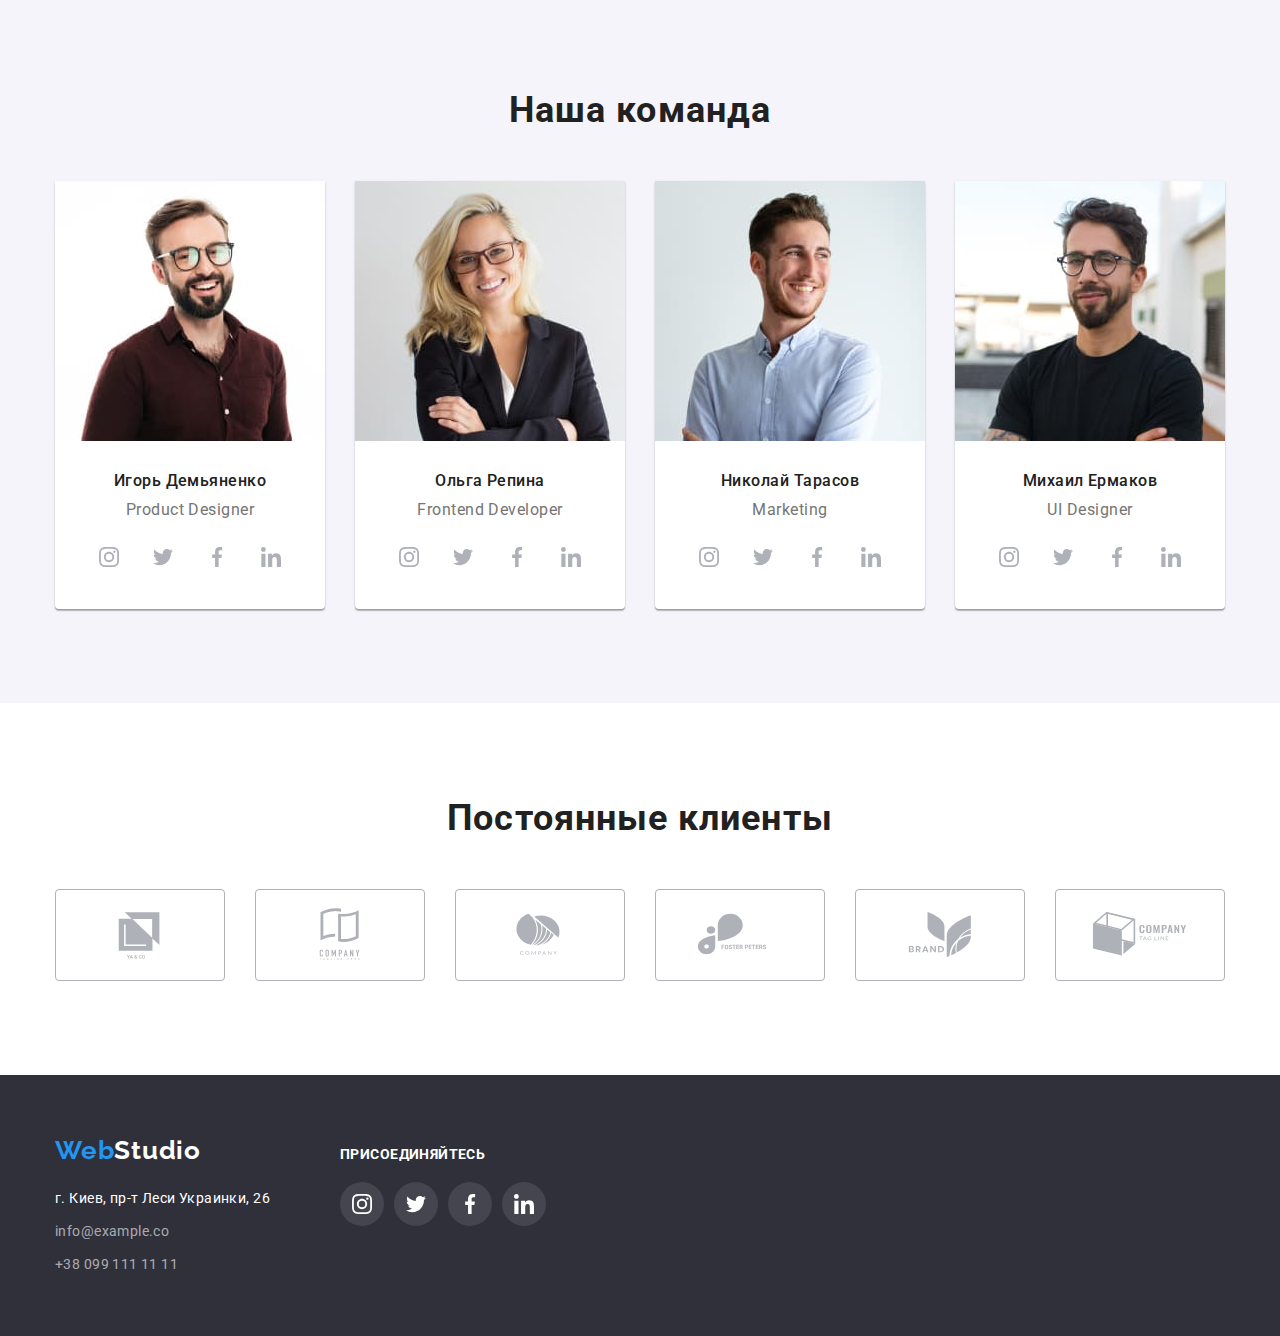
==== commit b20ad69d: "Update index.html" ====
--- a/index.html
+++ b/index.html
@@ -420,6 +420,7 @@
         </div>
       </div>
     </footer>
+
     <div class="backdrop is-hidden" data-modal>
       <div class="modal">
         <button type="button" class="modal-close-btn" data-modal-close>
--- a/css/styles.css
+++ b/css/styles.css
@@ -4,6 +4,7 @@
   --main-title-color: #212121;
   --nav-text-color: #212121;
   --active-color: #2196f3;
+  --main-timing-function: cubic-bezier(0.4, 0, 0.2, 1);
 }
 
 /* GLOBAL STYLES */
@@ -123,9 +124,25 @@
   padding-top: 32px;
   padding-bottom: 32px;
   color: var(--nav-text-color);
-}
-.nav-link.current {
+
+  position: relative;
+
+  transition: color 250ms var(--main-timing-function);
+}
+.current {
   color: var(--active-color);
+}
+.current::after {
+  content: '';
+  display: block;
+  width: 100%;
+  height: 4px;
+  border-radius: 3px;
+
+  position: absolute;
+  bottom: -1px;
+
+  background-color: var(--active-color);
 }
 .nav-link:hover,
 .nav-link:focus {
@@ -151,6 +168,8 @@
   color: var(--main-text-color);
   padding-top: 32px;
   padding-bottom: 32px;
+
+  transition: color 250ms var(--main-timing-function);
 }
 .email-link:hover,
 .email-link:focus,
@@ -172,7 +191,7 @@
 .hero {
   padding-top: 200px;
   padding-bottom: 200px;
-  min-width: 1600px;
+  max-width: 1600px;
   margin-left: auto;
   margin-right: auto;
   background-color: #2f303a;
@@ -268,6 +287,28 @@
   display: flex;
 }
 
+.works-item-wrapper {
+  position: relative;
+}
+.works-item-text {
+  display: flex;
+  align-items: center;
+  justify-content: center;
+
+  position: absolute;
+  height: 70px;
+  width: 100%;
+  bottom: 0;
+
+  font-weight: 700;
+  font-size: 14px;
+  line-height: calc(16 / 14);
+  text-align: center;
+  letter-spacing: 0.03em;
+  text-transform: uppercase;
+  color: #ffffff;
+  background-color: rgba(47, 48, 58, 0.8);
+}
 .works-list > .works-item:not(:last-child) {
   margin-right: 30px;
 }
@@ -327,6 +368,7 @@
   width: 44px;
   height: 44px;
   border-radius: 50%;
+  transition: background-color 250ms var(--main-timing-function);
 }
 .social-link:hover,
 .social-link:focus {
@@ -334,6 +376,7 @@
 }
 .social-link-icon {
   fill: #afb1b8;
+  transition: fill 250ms var(--main-timing-function);
 }
 .social-link:hover .social-link-icon,
 .social-link:focus .social-link-icon {
@@ -374,6 +417,7 @@
   height: 92px;
   border: 1px solid #afb1b8;
   border-radius: 4px;
+  transition: border-color 250ms var(--main-timing-function);
 }
 .clients-link:hover,
 .clients-link:focus {
@@ -381,6 +425,7 @@
 }
 .clients-link-icon {
   fill: #afb1b8;
+  transition: fill 250ms var(--main-timing-function);
 }
 .clients-link:hover .clients-link-icon,
 .clients-link:focus .clients-link-icon {
@@ -415,6 +460,8 @@
   line-height: calc(24 / 14);
   letter-spacing: 0.03em;
   color: #ffffff;
+
+  transition: color 250ms var(--main-timing-function);
 }
 .footer-address-email,
 .footer-address-phone {
@@ -426,6 +473,8 @@
   line-height: calc(24 / 14);
   letter-spacing: 0.03em;
   color: rgba(255, 255, 255, 0.6);
+
+  transition: color 250ms var(--main-timing-function);
 }
 .geo-link:hover,
 .geo-link:focus {
@@ -455,6 +504,8 @@
   height: 44px;
   border-radius: 50%;
   background-color: rgba(255, 255, 255, 0.1);
+
+  transition: background-color 250ms var(--main-timing-function);
 }
 .footer-social-link:hover,
 .footer-social-link:focus {
@@ -462,6 +513,64 @@
 }
 .footer-social-link-icon {
   fill: #ffffff;
+}
+
+/* MODAL WINDOW */
+/* BACKDROP */
+.backdrop {
+  position: fixed;
+  top: 0;
+  left: 0;
+  transition: opacity 250ms var(--main-timing-function), visibility 250ms var(--main-timing-function);
+
+  width: 100vw;
+  height: 100vh;
+
+  background-color: rgba(0, 0, 0, 0.2);
+}
+.backdrop.is-hidden {
+  opacity: 0;
+  visibility: hidden;
+  pointer-events: none;
+}
+
+/* MODAL */
+.modal {
+  position: absolute;
+  top: 50%;
+  left: 50%;
+  transform: translate(-50%, -50%) scale(1);
+  transition: transform 250ms var(--main-timing-function);
+
+  width: 528px;
+  height: 581px;
+
+  background-color: #ffffff;
+  box-shadow: 0px 1px 3px rgba(0, 0, 0, 0.12), 0px 1px 1px rgba(0, 0, 0, 0.14), 0px 2px 1px rgba(0, 0, 0, 0.2);
+  border-radius: 4px;
+}
+.backdrop.is-hidden .modal {
+  transform: translate(-50%, -50%) scale(1.2);
+}
+.modal-close-btn {
+  position: absolute;
+  right: 8px;
+  top: 8px;
+  display: flex;
+  align-items: center;
+  justify-content: center;
+  width: 30px;
+  height: 30px;
+  border-radius: 50%;
+  background: #ffffff;
+  border: 1px solid rgba(0, 0, 0, 0.1);
+  cursor: pointer;
+  padding: 0;
+  transition: fill 250ms var(--main-timing-function);
+}
+.modal-close-btn:hover,
+.modal-close-btn:focus {
+  fill: var(--active-color);
 }
 
 /* PORTFOLIO */
@@ -484,6 +593,9 @@
   border-radius: 4px;
   border: none;
   padding: 6px 22px;
+
+  transition: background-color 250ms var(--main-timing-function), color 250ms var(--main-timing-function),
+    box-shadow 250ms var(--main-timing-function);
 }
 .filter-list > .filter-item:not(:last-child) {
   margin-right: 8px;
@@ -513,10 +625,35 @@
 }
 .projects-link {
   display: block;
-}
+
+  transition: box-shadow 250ms var(--main-timing-function);
+}
+
 .projects-link:hover,
 .projects-link:focus {
   box-shadow: 0px 1px 1px rgba(0, 0, 0, 0.12), 0px 4px 4px rgba(0, 0, 0, 0.06), 1px 4px 6px rgba(0, 0, 0, 0.16);
+}
+.project-link-wrap {
+  position: relative;
+  overflow: hidden;
+}
+.project-wrap-text {
+  position: absolute;
+  top: 0;
+  left: 0;
+  height: 100%;
+  padding: 63px 24px;
+  font-size: 18px;
+  line-height: calc(28 / 18);
+  letter-spacing: 0.03em;
+  color: #ffffff;
+  background-color: rgba(33, 150, 243, 0.9);
+  transform: translateY(100%);
+  transition: transform 250ms var(--main-timing-function);
+}
+.projects-link:hover .project-wrap-text,
+.projects-link:focus .project-wrap-text {
+  transform: translateY(0);
 }
 .project-description {
   border-right: 1px solid#eeeeee;
